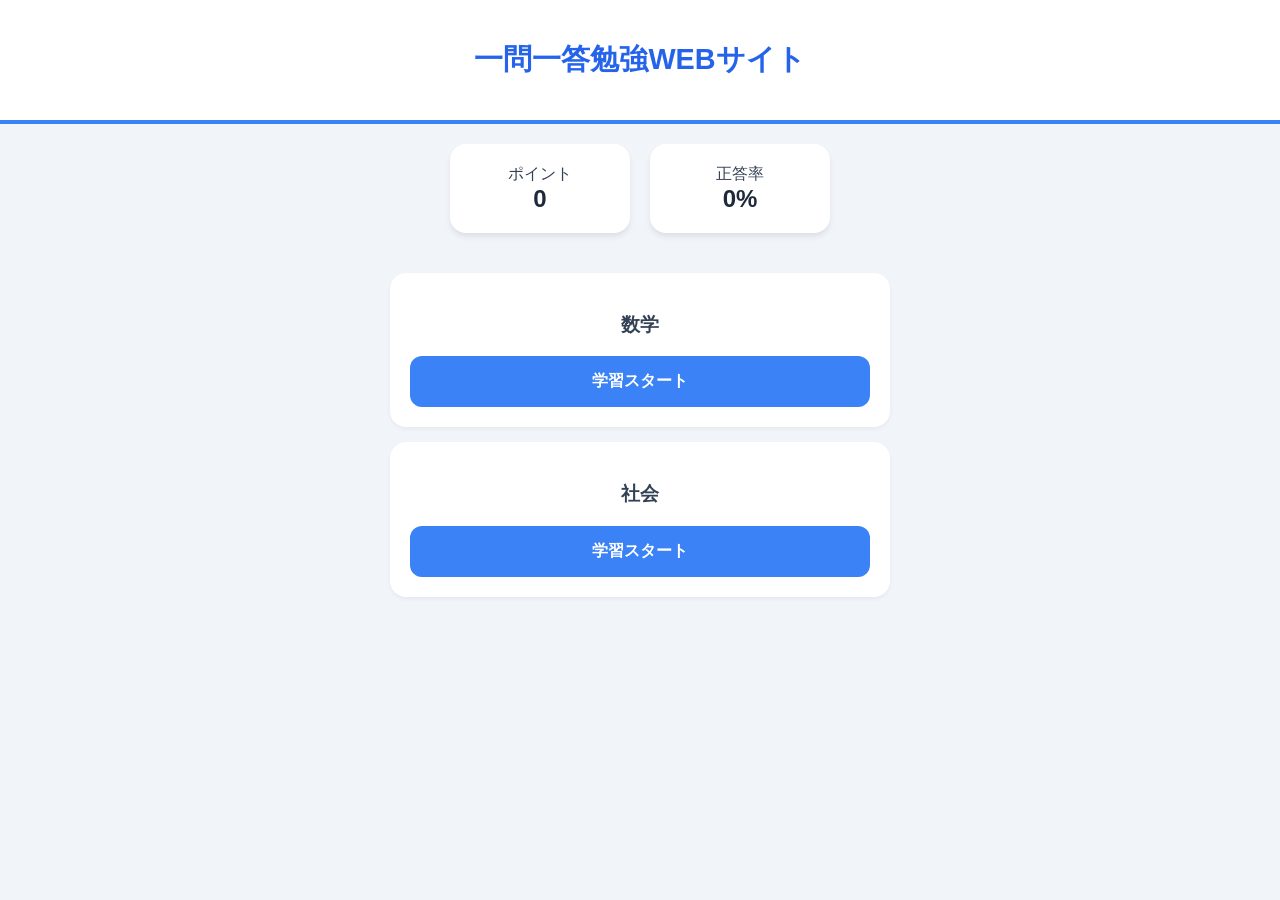
==== index.html @ 4307341c "index.html を更新" ====
<!DOCTYPE html>
<html lang="ja">
<head>
    <meta charset="UTF-8">
    <title>一問一答勉強WEBサイト</title>
    <style>
        body { margin: 0; font-family: 'Helvetica Neue', Arial, sans-serif; background: #f1f5f9; color: #334155; }
        .hero { background: white; padding: 40px 20px; text-align: center; border-bottom: 4px solid #3b82f6; }
        h1 { color: #2563eb; margin: 0; font-size: 1.8rem; }
        .stats-container { display: flex; justify-content: center; gap: 20px; padding: 20px; }
        .stat-card { background: white; padding: 20px; border-radius: 16px; box-shadow: 0 4px 6px -1px rgba(0,0,0,0.1); width: 140px; text-align: center; }
        .stat-val { font-size: 1.5rem; font-weight: 800; color: #1e293b; }
        .menu { padding: 20px; max-width: 500px; margin: 0 auto; }
        .card { background: white; padding: 20px; border-radius: 16px; margin-bottom: 15px; box-shadow: 0 2px 4px rgba(0,0,0,0.05); text-align: center; }
        .card a { display: block; padding: 15px; background: #3b82f6; color: white; text-decoration: none; border-radius: 12px; font-weight: bold; margin-top: 10px; }
    </style>
</head>
<body>
    <div class="hero"><h1>一問一答勉強WEBサイト</h1></div>
    <div class="stats-container">
        <div class="stat-card"><div>ポイント</div><div id="pts" class="stat-val">0</div></div>
        <div class="stat-card"><div>正答率</div><div id="acc" class="stat-val">0%</div></div>
    </div>
    <div class="menu">
        <div class="card"><h3>数学</h3><a href="math.html">学習スタート</a></div>
        <div class="card"><h3>社会</h3><a href="social.html">学習スタート</a></div>
    </div>
    <script>
        document.getElementById('pts').innerText = localStorage.getItem('totalPoints') || '0';
        const t = parseInt(localStorage.getItem('totalAnswers') || 0);
        const c = parseInt(localStorage.getItem('totalCorrect') || 0);
        document.getElementById('acc').innerText = (t > 0 ? Math.round((c / t) * 100) : 0) + "%";
    </script>
</body>
</html>
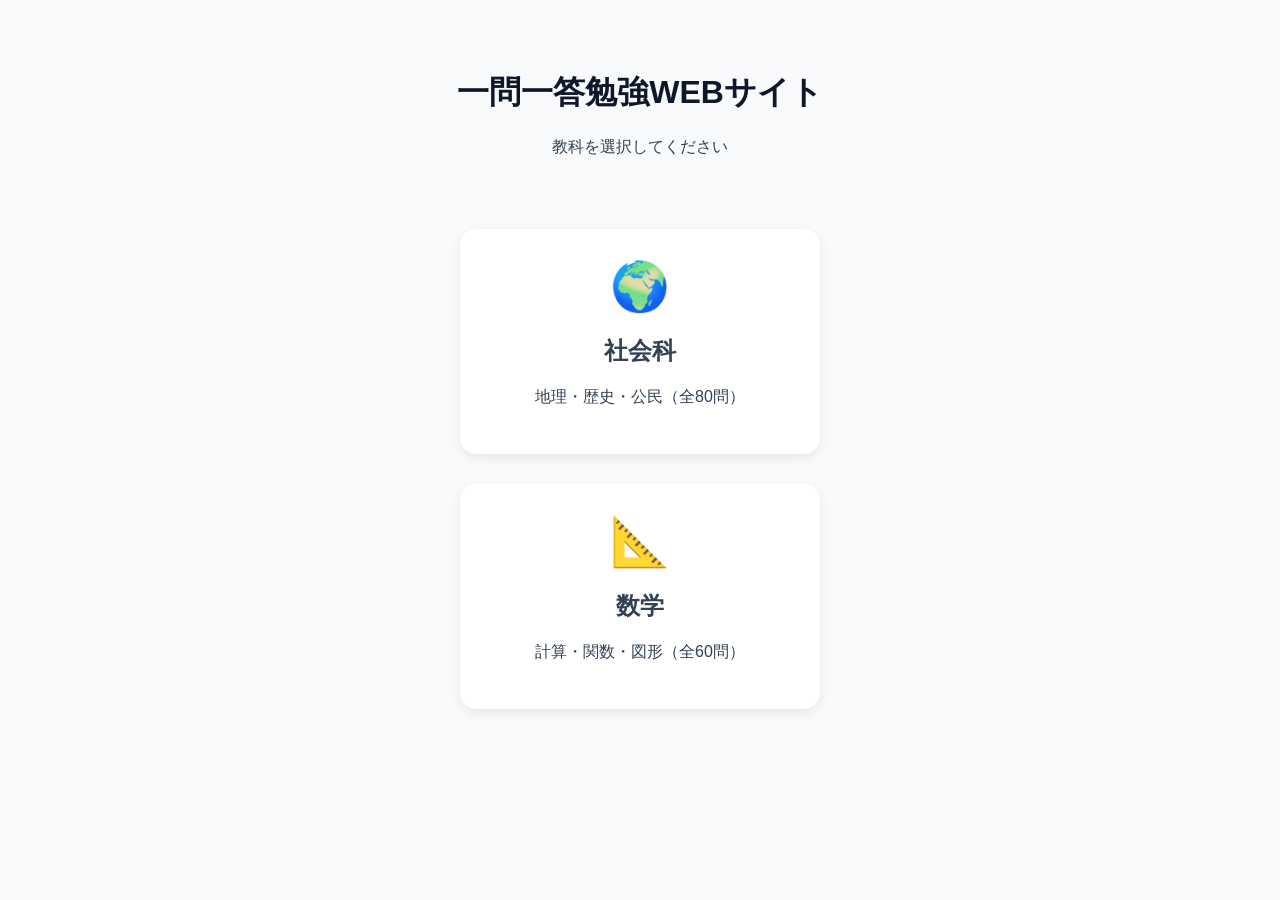
==== commit 85f0c986: "index.html を更新" ====
--- a/index.html
+++ b/index.html
@@ -2,34 +2,33 @@
 <html lang="ja">
 <head>
     <meta charset="UTF-8">
+    <meta name="viewport" content="width=device-width, initial-scale=1.0">
     <title>一問一答勉強WEBサイト</title>
     <style>
-        body { margin: 0; font-family: 'Helvetica Neue', Arial, sans-serif; background: #f1f5f9; color: #334155; }
-        .hero { background: white; padding: 40px 20px; text-align: center; border-bottom: 4px solid #3b82f6; }
-        h1 { color: #2563eb; margin: 0; font-size: 1.8rem; }
-        .stats-container { display: flex; justify-content: center; gap: 20px; padding: 20px; }
-        .stat-card { background: white; padding: 20px; border-radius: 16px; box-shadow: 0 4px 6px -1px rgba(0,0,0,0.1); width: 140px; text-align: center; }
-        .stat-val { font-size: 1.5rem; font-weight: 800; color: #1e293b; }
-        .menu { padding: 20px; max-width: 500px; margin: 0 auto; }
-        .card { background: white; padding: 20px; border-radius: 16px; margin-bottom: 15px; box-shadow: 0 2px 4px rgba(0,0,0,0.05); text-align: center; }
-        .card a { display: block; padding: 15px; background: #3b82f6; color: white; text-decoration: none; border-radius: 12px; font-weight: bold; margin-top: 10px; }
+        body { margin: 0; padding-top: 50px; font-family: 'Helvetica Neue', Arial, sans-serif; background: #f8fafc; color: #334155; display: flex; flex-direction: column; align-items: center; }
+        header { margin-bottom: 40px; text-align: center; }
+        .card { width: 300px; padding: 30px; margin: 15px; background: white; border-radius: 16px; box-shadow: 0 4px 12px rgba(0,0,0,0.08); text-align: center; text-decoration: none; color: #334155; transition: transform 0.2s; }
+        .card:hover { transform: translateY(-5px); background: #f1f5f9; }
+        h1 { color: #0f172a; }
+        .icon { font-size: 3rem; margin-bottom: 10px; display: block; }
     </style>
 </head>
 <body>
-    <div class="hero"><h1>一問一答勉強WEBサイト</h1></div>
-    <div class="stats-container">
-        <div class="stat-card"><div>ポイント</div><div id="pts" class="stat-val">0</div></div>
-        <div class="stat-card"><div>正答率</div><div id="acc" class="stat-val">0%</div></div>
-    </div>
-    <div class="menu">
-        <div class="card"><h3>数学</h3><a href="math.html">学習スタート</a></div>
-        <div class="card"><h3>社会</h3><a href="social.html">学習スタート</a></div>
-    </div>
-    <script>
-        document.getElementById('pts').innerText = localStorage.getItem('totalPoints') || '0';
-        const t = parseInt(localStorage.getItem('totalAnswers') || 0);
-        const c = parseInt(localStorage.getItem('totalCorrect') || 0);
-        document.getElementById('acc').innerText = (t > 0 ? Math.round((c / t) * 100) : 0) + "%";
-    </script>
+    <header>
+        <h1>一問一答勉強WEBサイト</h1>
+        <p>教科を選択してください</p>
+    </header>
+
+    <a href="social.html" class="card">
+        <span class="icon">🌍</span>
+        <h2>社会科</h2>
+        <p>地理・歴史・公民（全80問）</p>
+    </a>
+
+    <a href="math.html" class="card">
+        <span class="icon">📐</span>
+        <h2>数学</h2>
+        <p>計算・関数・図形（全60問）</p>
+    </a>
 </body>
 </html>
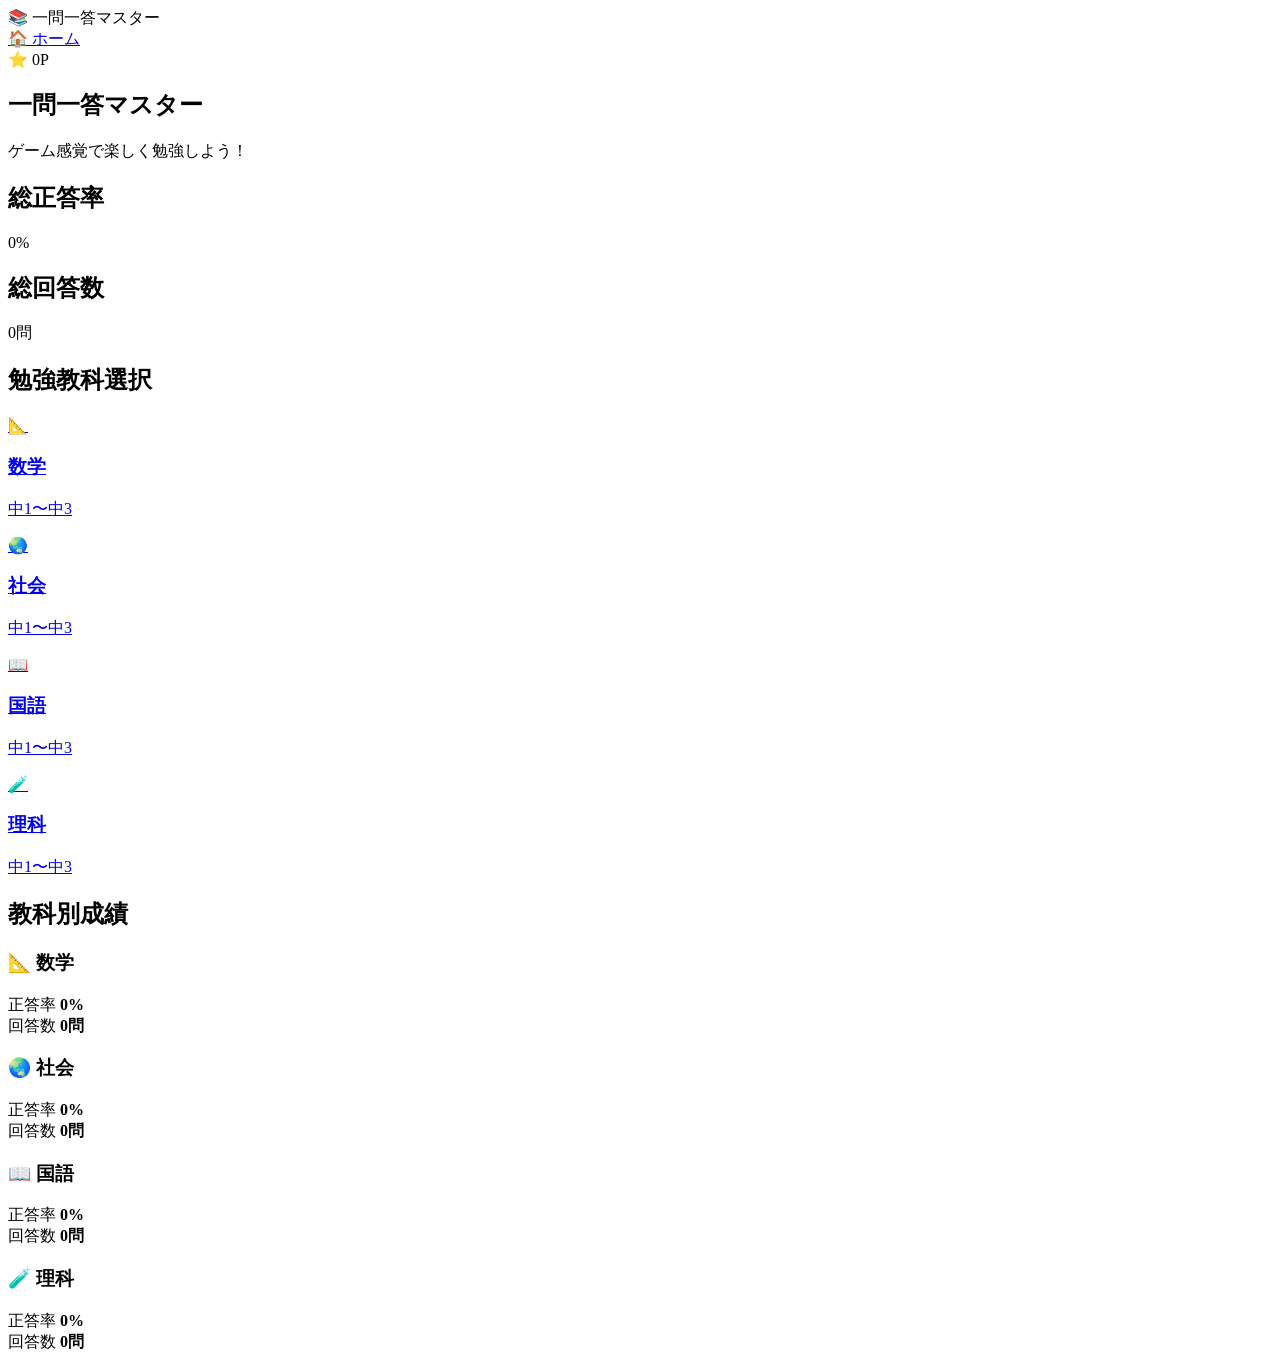
==== commit 41f7ed26: "index.html を更新" ====
--- a/index.html
+++ b/index.html
@@ -1,34 +1,304 @@
 <!DOCTYPE html>
 <html lang="ja">
 <head>
-    <meta charset="UTF-8">
-    <meta name="viewport" content="width=device-width, initial-scale=1.0">
-    <title>一問一答勉強WEBサイト</title>
-    <style>
-        body { margin: 0; padding-top: 50px; font-family: 'Helvetica Neue', Arial, sans-serif; background: #f8fafc; color: #334155; display: flex; flex-direction: column; align-items: center; }
-        header { margin-bottom: 40px; text-align: center; }
-        .card { width: 300px; padding: 30px; margin: 15px; background: white; border-radius: 16px; box-shadow: 0 4px 12px rgba(0,0,0,0.08); text-align: center; text-decoration: none; color: #334155; transition: transform 0.2s; }
-        .card:hover { transform: translateY(-5px); background: #f1f5f9; }
-        h1 { color: #0f172a; }
-        .icon { font-size: 3rem; margin-bottom: 10px; display: block; }
-    </style>
+<meta charset="UTF-8">
+<meta name="viewport" content="width=device-width, initial-scale=1.0">
+<title>一問一答マスター</title>
+
+<link rel="stylesheet" href="style.css">
 </head>
 <body>
-    <header>
-        <h1>一問一答勉強WEBサイト</h1>
-        <p>教科を選択してください</p>
-    </header>
-
-    <a href="social.html" class="card">
-        <span class="icon">🌍</span>
-        <h2>社会科</h2>
-        <p>地理・歴史・公民（全80問）</p>
-    </a>
-
-    <a href="math.html" class="card">
-        <span class="icon">📐</span>
-        <h2>数学</h2>
-        <p>計算・関数・図形（全60問）</p>
-    </a>
+
+<header class="navbar">
+
+<div class="logo">
+📚 一問一答マスター
+</div>
+
+<nav>
+
+<a href="index.html" class="active">
+🏠 ホーム
+</a>
+
+<div class="pointBox">
+⭐
+<span id="point">0</span>P
+</div>
+
+</nav>
+
+</header>
+
+<main>
+
+<section class="hero">
+
+<h1>
+一問一答マスター
+</h1>
+
+<p>
+ゲーム感覚で楽しく勉強しよう！
+</p>
+
+</section>
+
+<section class="stats">
+
+<div class="card">
+
+<h2>
+総正答率
+</h2>
+
+<p id="accuracy">
+0%
+</p>
+
+</div>
+
+<div class="card">
+
+<h2>
+総回答数
+</h2>
+
+<p id="answers">
+0問
+</p>
+
+</div>
+
+</section>
+
+<h2 class="title">
+勉強教科選択
+</h2>
+
+<section class="subjects">
+
+<a href="math.html" class="subject math">
+
+<div class="icon">
+📐
+</div>
+
+<h3>
+数学
+</h3>
+
+<p>
+中1〜中3
+</p>
+
+</a>
+
+<a href="social.html" class="subject social">
+
+<div class="icon">
+🌏
+</div>
+
+<h3>
+社会
+</h3>
+
+<p>
+中1〜中3
+</p>
+
+</a>
+
+<a href="japanese.html" class="subject japanese">
+
+<div class="icon">
+📖
+</div>
+
+<h3>
+国語
+</h3>
+
+<p>
+中1〜中3
+</p>
+
+</a>
+
+<a href="science.html" class="subject science">
+
+<div class="icon">
+🧪
+</div>
+
+<h3>
+理科
+</h3>
+
+<p>
+中1〜中3
+</p>
+
+</a>
+
+</section>
+
+<h2 class="title">
+教科別成績
+</h2>
+
+<section class="records">
+
+<div class="record">
+
+<h3>
+📐 数学
+</h3>
+
+<div class="info">
+
+<div>
+
+<span>
+正答率
+</span>
+
+<b id="mathRate">
+0%
+</b>
+
+</div>
+
+<div>
+
+<span>
+回答数
+</span>
+
+<b id="mathCount">
+0問
+</b>
+
+</div>
+
+</div>
+
+</div>
+
+<div class="record">
+
+<h3>
+🌏 社会
+</h3>
+
+<div class="info">
+
+<div>
+
+<span>
+正答率
+</span>
+
+<b id="socialRate">
+0%
+</b>
+
+</div>
+
+<div>
+
+<span>
+回答数
+</span>
+
+<b id="socialCount">
+0問
+</b>
+
+</div>
+
+</div>
+
+</div>
+
+<div class="record">
+
+<h3>
+📖 国語
+</h3>
+
+<div class="info">
+
+<div>
+
+<span>
+正答率
+</span>
+
+<b id="japaneseRate">
+0%
+</b>
+
+</div>
+
+<div>
+
+<span>
+回答数
+</span>
+
+<b id="japaneseCount">
+0問
+</b>
+
+</div>
+
+</div>
+
+</div>
+
+<div class="record">
+
+<h3>
+🧪 理科
+</h3>
+
+<div class="info">
+
+<div>
+
+<span>
+正答率
+</span>
+
+<b id="scienceRate">
+0%
+</b>
+
+</div>
+
+<div>
+
+<span>
+回答数
+</span>
+
+<b id="scienceCount">
+0問
+</b>
+
+</div>
+
+</div>
+
+</div>
+
+</section>
+
+</main>
+
+<script src="script.js"></script>
+
 </body>
 </html>
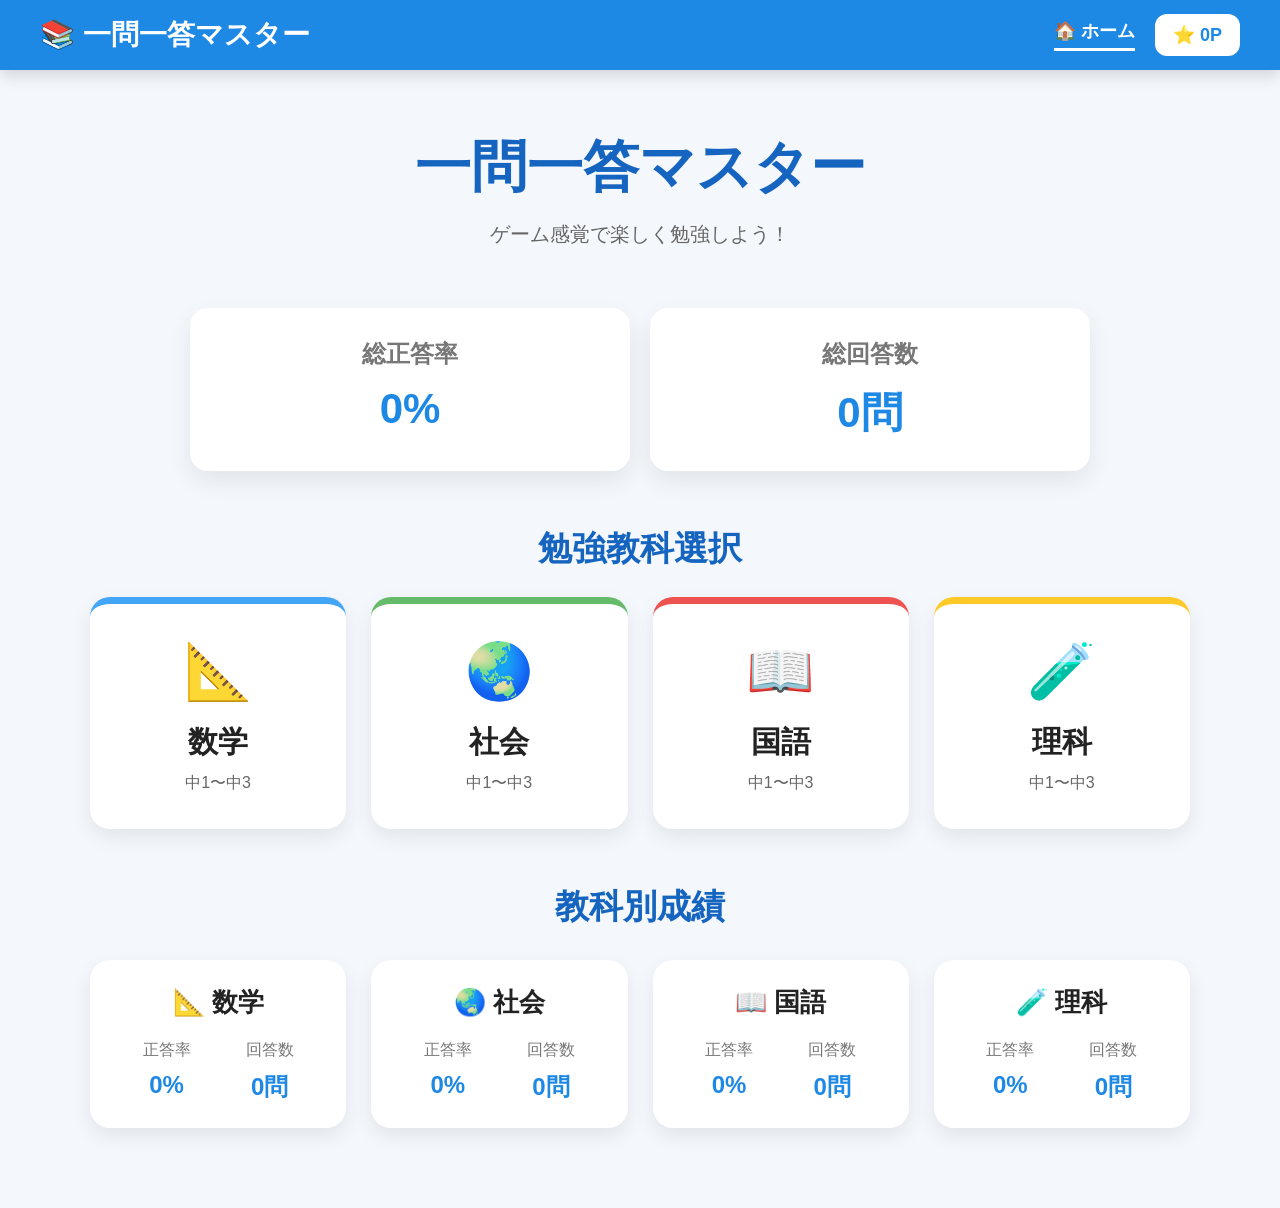
==== commit 267bf2b5: "index.html を更新" ====
--- a/index.html
+++ b/index.html
@@ -298,7 +298,65 @@
 
 </main>
 
-<script src="script.js"></script>
+<script src="script.js">
+// ===== ポイント =====
+let point = Number(localStorage.getItem("point")) || 0;
+document.getElementById("point").textContent = point;
+
+// ===== 教科データ =====
+const subjects = [
+    "math",
+    "social",
+    "japanese",
+    "science"
+];
+
+let totalCorrect = 0;
+let totalAnswered = 0;
+
+// ===== 教科別表示 =====
+subjects.forEach(subject => {
+
+    const correct = Number(localStorage.getItem(subject + "Correct")) || 0;
+    const answered = Number(localStorage.getItem(subject + "Answered")) || 0;
+
+    totalCorrect += correct;
+    totalAnswered += answered;
+
+    const rate = answered === 0
+        ? 0
+        : Math.round(correct / answered * 100);
+
+    document.getElementById(subject + "Rate").textContent = rate + "%";
+    document.getElementById(subject + "Count").textContent = answered + "問";
+
+});
+
+// ===== 全体表示 =====
+const totalRate = totalAnswered === 0
+    ? 0
+    : Math.round(totalCorrect / totalAnswered * 100);
+
+document.getElementById("accuracy").textContent = totalRate + "%";
+document.getElementById("answers").textContent = totalAnswered + "問";
+
+// ===== 初期データ作成 =====
+if(localStorage.getItem("initialized") === null){
+
+    localStorage.setItem("initialized","true");
+
+    localStorage.setItem("point",0);
+
+    subjects.forEach(subject=>{
+
+        localStorage.setItem(subject + "Correct",0);
+        localStorage.setItem(subject + "Answered",0);
+
+    });
+
+}
+
+</script>
 
 </body>
 </html>
--- a/style.css
+++ b/style.css
@@ -0,0 +1,294 @@
+/* ===========================
+   全体
+=========================== */
+
+*{
+    margin:0;
+    padding:0;
+    box-sizing:border-box;
+    font-family:"Yu Gothic","Meiryo",sans-serif;
+}
+
+body{
+    background:#f4f7fb;
+    color:#222;
+}
+
+/* ===========================
+   ナビバー
+=========================== */
+
+.navbar{
+    width:100%;
+    height:70px;
+    background:#1e88e5;
+    color:white;
+
+    display:flex;
+    justify-content:space-between;
+    align-items:center;
+
+    padding:0 40px;
+
+    position:sticky;
+    top:0;
+
+    box-shadow:0 5px 15px rgba(0,0,0,.15);
+
+    z-index:100;
+}
+
+.logo{
+    font-size:28px;
+    font-weight:bold;
+}
+
+nav{
+    display:flex;
+    align-items:center;
+    gap:20px;
+}
+
+nav a{
+    color:white;
+    text-decoration:none;
+    font-size:18px;
+    font-weight:bold;
+    transition:.2s;
+}
+
+nav a:hover{
+    opacity:.8;
+}
+
+.active{
+    border-bottom:3px solid white;
+    padding-bottom:5px;
+}
+
+.pointBox{
+    background:white;
+    color:#1e88e5;
+    padding:10px 18px;
+    border-radius:12px;
+    font-size:18px;
+    font-weight:bold;
+}
+
+/* ===========================
+   タイトル
+=========================== */
+
+.hero{
+    text-align:center;
+    padding:60px 20px;
+}
+
+.hero h1{
+    font-size:56px;
+    color:#1565c0;
+    margin-bottom:15px;
+}
+
+.hero p{
+    font-size:20px;
+    color:#666;
+}
+
+/* ===========================
+   統計
+=========================== */
+
+.stats{
+    display:grid;
+    grid-template-columns:repeat(2,1fr);
+    gap:20px;
+
+    width:90%;
+    max-width:900px;
+
+    margin:auto;
+}
+
+.card{
+    background:white;
+    border-radius:18px;
+    padding:30px;
+
+    text-align:center;
+
+    box-shadow:0 10px 25px rgba(0,0,0,.08);
+
+    transition:.2s;
+}
+
+.card:hover{
+    transform:translateY(-5px);
+}
+
+.card h2{
+    color:#777;
+    margin-bottom:15px;
+}
+
+.card p{
+    font-size:42px;
+    font-weight:bold;
+    color:#1e88e5;
+}
+
+/* ===========================
+   見出し
+=========================== */
+
+.title{
+    text-align:center;
+    margin:55px 0 25px;
+    font-size:34px;
+    color:#1565c0;
+}
+
+/* ===========================
+   教科
+=========================== */
+
+.subjects{
+    width:90%;
+    max-width:1100px;
+
+    margin:auto;
+
+    display:grid;
+    grid-template-columns:repeat(auto-fit,minmax(220px,1fr));
+    gap:25px;
+}
+
+.subject{
+    background:white;
+    border-radius:20px;
+    text-decoration:none;
+    color:#222;
+
+    padding:35px 20px;
+
+    text-align:center;
+
+    transition:.25s;
+
+    box-shadow:0 8px 20px rgba(0,0,0,.08);
+}
+
+.subject:hover{
+    transform:translateY(-8px);
+}
+
+.icon{
+    font-size:55px;
+    margin-bottom:18px;
+}
+
+.subject h3{
+    font-size:30px;
+    margin-bottom:10px;
+}
+
+.subject p{
+    color:#666;
+}
+
+.math{
+    border-top:7px solid #42a5f5;
+}
+
+.social{
+    border-top:7px solid #66bb6a;
+}
+
+.japanese{
+    border-top:7px solid #ef5350;
+}
+
+.science{
+    border-top:7px solid #ffca28;
+}
+
+/* ===========================
+   教科別成績
+=========================== */
+
+.records{
+    width:90%;
+    max-width:1100px;
+
+    margin:30px auto 80px;
+
+    display:grid;
+    grid-template-columns:repeat(auto-fit,minmax(240px,1fr));
+    gap:25px;
+}
+
+.record{
+    background:white;
+    border-radius:20px;
+    padding:25px;
+
+    box-shadow:0 8px 20px rgba(0,0,0,.08);
+}
+
+.record h3{
+    font-size:26px;
+    margin-bottom:20px;
+    text-align:center;
+}
+
+.info{
+    display:flex;
+    justify-content:space-around;
+    text-align:center;
+}
+
+.info span{
+    display:block;
+    color:#777;
+    margin-bottom:10px;
+}
+
+.info b{
+    font-size:24px;
+    color:#1e88e5;
+}
+
+/* ===========================
+   スマホ対応
+=========================== */
+
+@media(max-width:700px){
+
+.navbar{
+    padding:15px;
+    height:auto;
+    flex-direction:column;
+    gap:10px;
+}
+
+.logo{
+    font-size:24px;
+}
+
+.hero h1{
+    font-size:40px;
+}
+
+.hero p{
+    font-size:17px;
+}
+
+.stats{
+    grid-template-columns:1fr;
+}
+
+.title{
+    font-size:28px;
+}
+
+}
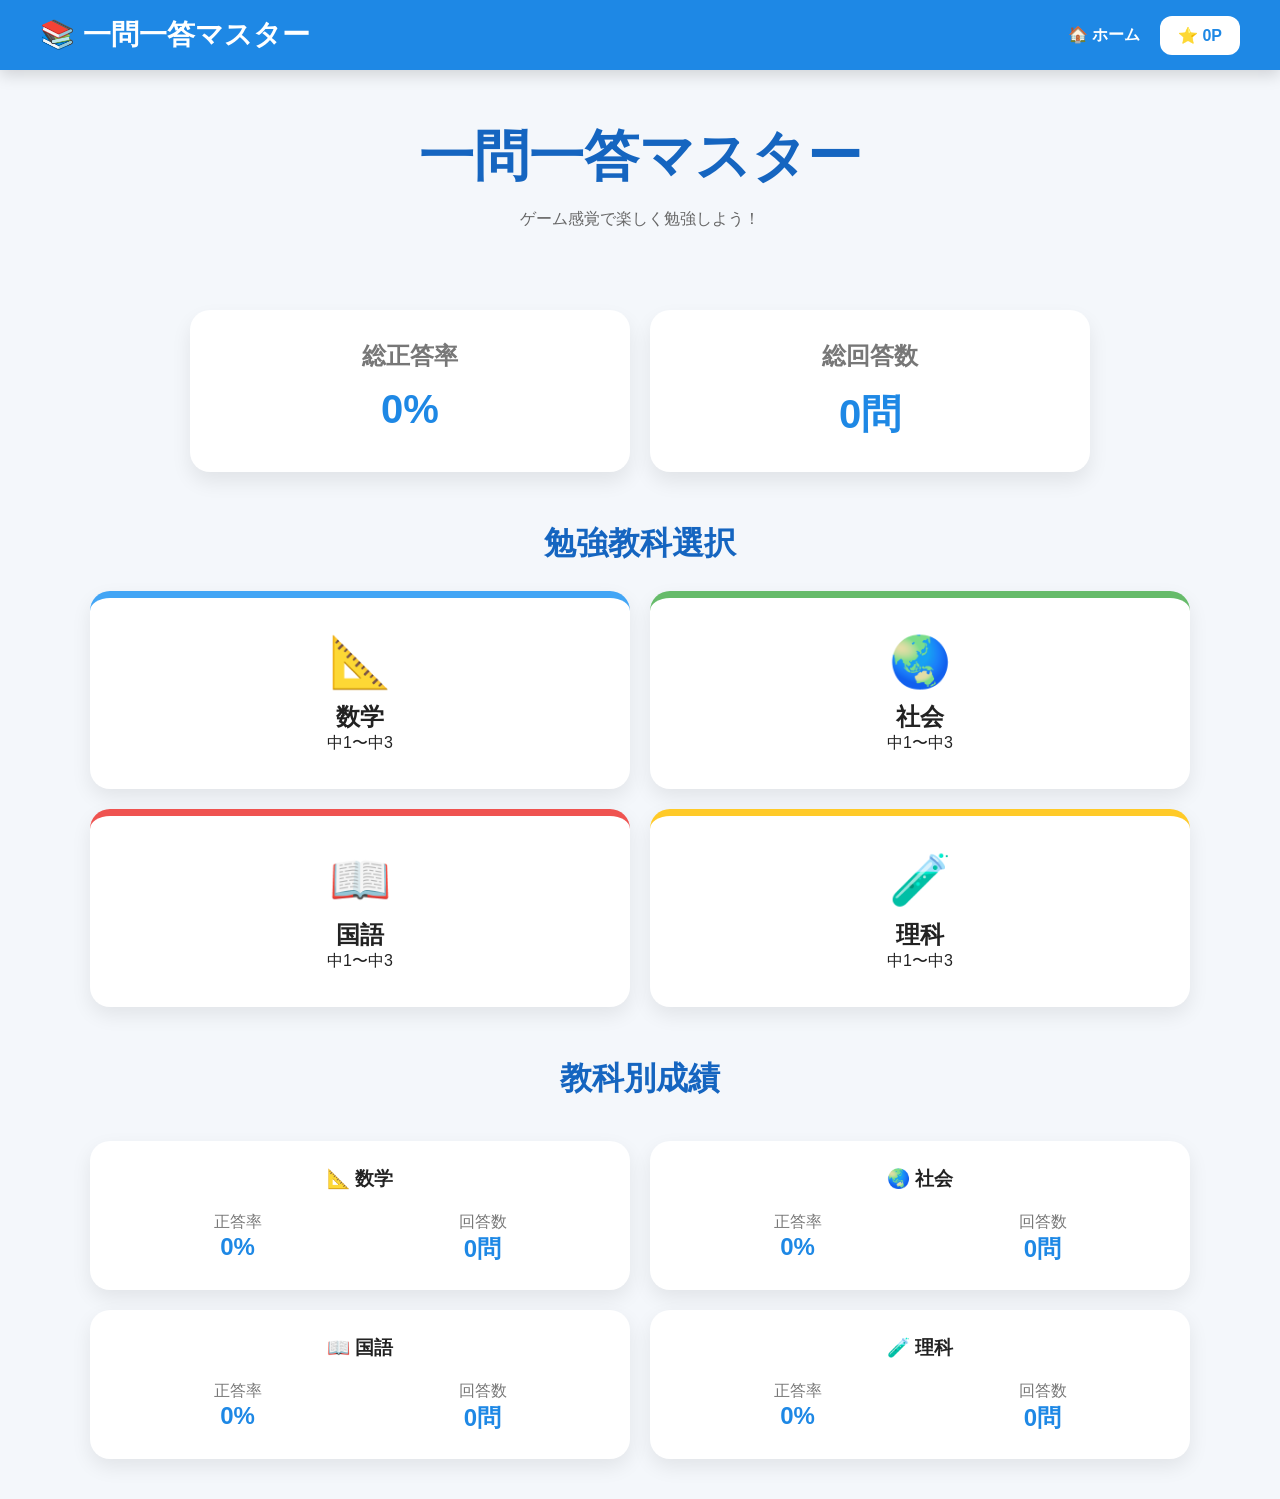
==== commit 4a8a9988: "index.html を更新" ====
--- a/index.html
+++ b/index.html
@@ -5,7 +5,200 @@
 <meta name="viewport" content="width=device-width, initial-scale=1.0">
 <title>一問一答マスター</title>
 
-<link rel="stylesheet" href="style.css">
+<style>
+
+*{
+    margin:0;
+    padding:0;
+    box-sizing:border-box;
+    font-family:"Yu Gothic","Meiryo",sans-serif;
+}
+
+body{
+    background:#f4f7fb;
+    color:#222;
+}
+
+.navbar{
+    width:100%;
+    height:70px;
+    background:#1e88e5;
+    color:white;
+    display:flex;
+    justify-content:space-between;
+    align-items:center;
+    padding:0 40px;
+    box-shadow:0 5px 15px rgba(0,0,0,.15);
+}
+
+.logo{
+    font-size:28px;
+    font-weight:bold;
+}
+
+nav{
+    display:flex;
+    align-items:center;
+    gap:20px;
+}
+
+nav a{
+    color:white;
+    text-decoration:none;
+    font-weight:bold;
+}
+
+.pointBox{
+    background:white;
+    color:#1e88e5;
+    padding:10px 18px;
+    border-radius:12px;
+    font-weight:bold;
+}
+
+.hero{
+    text-align:center;
+    padding:50px 20px;
+}
+
+.hero h1{
+    font-size:55px;
+    color:#1565c0;
+}
+
+.hero p{
+    margin-top:15px;
+    color:#666;
+}
+
+.stats{
+    width:90%;
+    max-width:900px;
+    margin:30px auto;
+    display:grid;
+    grid-template-columns:1fr 1fr;
+    gap:20px;
+}
+
+.card{
+    background:white;
+    border-radius:20px;
+    padding:30px;
+    text-align:center;
+    box-shadow:0 10px 20px rgba(0,0,0,.08);
+}
+
+.card h2{
+    color:#777;
+}
+
+.card p{
+    font-size:40px;
+    color:#1e88e5;
+    font-weight:bold;
+    margin-top:15px;
+}
+
+.title{
+    text-align:center;
+    color:#1565c0;
+    margin:50px 0 25px;
+    font-size:32px;
+}
+
+.subjects{
+    width:90%;
+    max-width:1100px;
+    margin:auto;
+    display:grid;
+    grid-template-columns:repeat(2,1fr);
+    gap:20px;
+}
+
+.subject{
+    background:white;
+    border-radius:20px;
+    padding:35px;
+    text-decoration:none;
+    color:#222;
+    text-align:center;
+    box-shadow:0 8px 20px rgba(0,0,0,.08);
+    transition:.2s;
+}
+
+.subject:hover{
+    transform:translateY(-5px);
+}
+
+.subject .icon{
+    font-size:50px;
+    margin-bottom:10px;
+}
+
+.math{border-top:7px solid #42a5f5;}
+.social{border-top:7px solid #66bb6a;}
+.japanese{border-top:7px solid #ef5350;}
+.science{border-top:7px solid #ffca28;}
+
+.records{
+    width:90%;
+    max-width:1100px;
+    margin:40px auto;
+    display:grid;
+    grid-template-columns:repeat(2,1fr);
+    gap:20px;
+}
+
+.record{
+    background:white;
+    border-radius:20px;
+    padding:25px;
+    box-shadow:0 8px 20px rgba(0,0,0,.08);
+}
+
+.record h3{
+    text-align:center;
+    margin-bottom:20px;
+}
+
+.info{
+    display:flex;
+    justify-content:space-around;
+    text-align:center;
+}
+
+.info span{
+    display:block;
+    color:#777;
+}
+
+.info b{
+    font-size:24px;
+    color:#1e88e5;
+}
+
+@media(max-width:700px){
+
+.navbar{
+    flex-direction:column;
+    height:auto;
+    padding:15px;
+}
+
+.stats,
+.subjects,
+.records{
+    grid-template-columns:1fr;
+}
+
+.hero h1{
+    font-size:38px;
+}
+
+}
+
+</style>
+
 </head>
 <body>
 
@@ -17,293 +210,133 @@
 
 <nav>
 
-<a href="index.html" class="active">
+<a href="index.html">
 🏠 ホーム
 </a>
 
 <div class="pointBox">
-⭐
-<span id="point">0</span>P
+⭐ <span id="point">0</span>P
 </div>
 
 </nav>
 
 </header>
 
-<main>
-
 <section class="hero">
 
-<h1>
-一問一答マスター
-</h1>
-
-<p>
-ゲーム感覚で楽しく勉強しよう！
-</p>
+<h1>一問一答マスター</h1>
+
+<p>ゲーム感覚で楽しく勉強しよう！</p>
 
 </section>
 
 <section class="stats">
 
 <div class="card">
-
-<h2>
-総正答率
-</h2>
-
-<p id="accuracy">
-0%
-</p>
-
+<h2>総正答率</h2>
+<p id="accuracy">0%</p>
 </div>
 
 <div class="card">
-
-<h2>
-総回答数
-</h2>
-
-<p id="answers">
-0問
-</p>
-
+<h2>総回答数</h2>
+<p id="answers">0問</p>
 </div>
 
 </section>
 
-<h2 class="title">
-勉強教科選択
-</h2>
+<h2 class="title">勉強教科選択</h2>
 
 <section class="subjects">
 
-<a href="math.html" class="subject math">
-
-<div class="icon">
-📐
-</div>
-
-<h3>
-数学
-</h3>
-
-<p>
-中1〜中3
-</p>
-
-</a>
-
-<a href="social.html" class="subject social">
-
-<div class="icon">
-🌏
-</div>
-
-<h3>
-社会
-</h3>
-
-<p>
-中1〜中3
-</p>
-
-</a>
-
-<a href="japanese.html" class="subject japanese">
-
-<div class="icon">
-📖
-</div>
-
-<h3>
-国語
-</h3>
-
-<p>
-中1〜中3
-</p>
-
-</a>
-
-<a href="science.html" class="subject science">
-
-<div class="icon">
-🧪
-</div>
-
-<h3>
-理科
-</h3>
-
-<p>
-中1〜中3
-</p>
-
+<a class="subject math" href="math.html">
+<div class="icon">📐</div>
+<h2>数学</h2>
+<p>中1〜中3</p>
+</a>
+
+<a class="subject social" href="social.html">
+<div class="icon">🌏</div>
+<h2>社会</h2>
+<p>中1〜中3</p>
+</a>
+
+<a class="subject japanese" href="japanese.html">
+<div class="icon">📖</div>
+<h2>国語</h2>
+<p>中1〜中3</p>
+</a>
+
+<a class="subject science" href="science.html">
+<div class="icon">🧪</div>
+<h2>理科</h2>
+<p>中1〜中3</p>
 </a>
 
 </section>
 
-<h2 class="title">
-教科別成績
-</h2>
+<h2 class="title">教科別成績</h2>
 
 <section class="records">
-
 <div class="record">
-
-<h3>
-📐 数学
-</h3>
-
+<h3>📐 数学</h3>
 <div class="info">
-
-<div>
-
-<span>
-正答率
-</span>
-
-<b id="mathRate">
-0%
-</b>
-
-</div>
-
-<div>
-
-<span>
-回答数
-</span>
-
-<b id="mathCount">
-0問
-</b>
-
-</div>
-
-</div>
-
+<div>
+<span>正答率</span>
+<b id="mathRate">0%</b>
+</div>
+<div>
+<span>回答数</span>
+<b id="mathCount">0問</b>
+</div>
+</div>
 </div>
 
 <div class="record">
-
-<h3>
-🌏 社会
-</h3>
-
+<h3>🌏 社会</h3>
 <div class="info">
-
-<div>
-
-<span>
-正答率
-</span>
-
-<b id="socialRate">
-0%
-</b>
-
-</div>
-
-<div>
-
-<span>
-回答数
-</span>
-
-<b id="socialCount">
-0問
-</b>
-
-</div>
-
-</div>
-
+<div>
+<span>正答率</span>
+<b id="socialRate">0%</b>
+</div>
+<div>
+<span>回答数</span>
+<b id="socialCount">0問</b>
+</div>
+</div>
 </div>
 
 <div class="record">
-
-<h3>
-📖 国語
-</h3>
-
+<h3>📖 国語</h3>
 <div class="info">
-
-<div>
-
-<span>
-正答率
-</span>
-
-<b id="japaneseRate">
-0%
-</b>
-
-</div>
-
-<div>
-
-<span>
-回答数
-</span>
-
-<b id="japaneseCount">
-0問
-</b>
-
-</div>
-
-</div>
-
+<div>
+<span>正答率</span>
+<b id="japaneseRate">0%</b>
+</div>
+<div>
+<span>回答数</span>
+<b id="japaneseCount">0問</b>
+</div>
+</div>
 </div>
 
 <div class="record">
-
-<h3>
-🧪 理科
-</h3>
-
+<h3>🧪 理科</h3>
 <div class="info">
-
-<div>
-
-<span>
-正答率
-</span>
-
-<b id="scienceRate">
-0%
-</b>
-
-</div>
-
-<div>
-
-<span>
-回答数
-</span>
-
-<b id="scienceCount">
-0問
-</b>
-
-</div>
-
-</div>
-
+<div>
+<span>正答率</span>
+<b id="scienceRate">0%</b>
+</div>
+<div>
+<span>回答数</span>
+<b id="scienceCount">0問</b>
+</div>
+</div>
 </div>
 
 </section>
 
-</main>
-
-<script src="script.js">
-// ===== ポイント =====
-let point = Number(localStorage.getItem("point")) || 0;
-document.getElementById("point").textContent = point;
-
-// ===== 教科データ =====
+<script>
+
 const subjects = [
     "math",
     "social",
@@ -311,14 +344,33 @@
     "science"
 ];
 
+// 初回のみデータ作成
+if(localStorage.getItem("initialized") === null){
+
+    localStorage.setItem("initialized","true");
+    localStorage.setItem("point","0");
+
+    subjects.forEach(subject=>{
+
+        localStorage.setItem(subject+"Correct","0");
+        localStorage.setItem(subject+"Answered","0");
+
+    });
+
+}
+
+// ポイント表示
+let point = Number(localStorage.getItem("point")) || 0;
+document.getElementById("point").textContent = point;
+
 let totalCorrect = 0;
 let totalAnswered = 0;
 
-// ===== 教科別表示 =====
-subjects.forEach(subject => {
-
-    const correct = Number(localStorage.getItem(subject + "Correct")) || 0;
-    const answered = Number(localStorage.getItem(subject + "Answered")) || 0;
+// 教科別表示
+subjects.forEach(subject=>{
+
+    const correct = Number(localStorage.getItem(subject+"Correct")) || 0;
+    const answered = Number(localStorage.getItem(subject+"Answered")) || 0;
 
     totalCorrect += correct;
     totalAnswered += answered;
@@ -327,12 +379,12 @@
         ? 0
         : Math.round(correct / answered * 100);
 
-    document.getElementById(subject + "Rate").textContent = rate + "%";
-    document.getElementById(subject + "Count").textContent = answered + "問";
+    document.getElementById(subject+"Rate").textContent = rate + "%";
+    document.getElementById(subject+"Count").textContent = answered + "問";
 
 });
 
-// ===== 全体表示 =====
+// 全体表示
 const totalRate = totalAnswered === 0
     ? 0
     : Math.round(totalCorrect / totalAnswered * 100);
@@ -340,22 +392,6 @@
 document.getElementById("accuracy").textContent = totalRate + "%";
 document.getElementById("answers").textContent = totalAnswered + "問";
 
-// ===== 初期データ作成 =====
-if(localStorage.getItem("initialized") === null){
-
-    localStorage.setItem("initialized","true");
-
-    localStorage.setItem("point",0);
-
-    subjects.forEach(subject=>{
-
-        localStorage.setItem(subject + "Correct",0);
-        localStorage.setItem(subject + "Answered",0);
-
-    });
-
-}
-
 </script>
 
 </body>
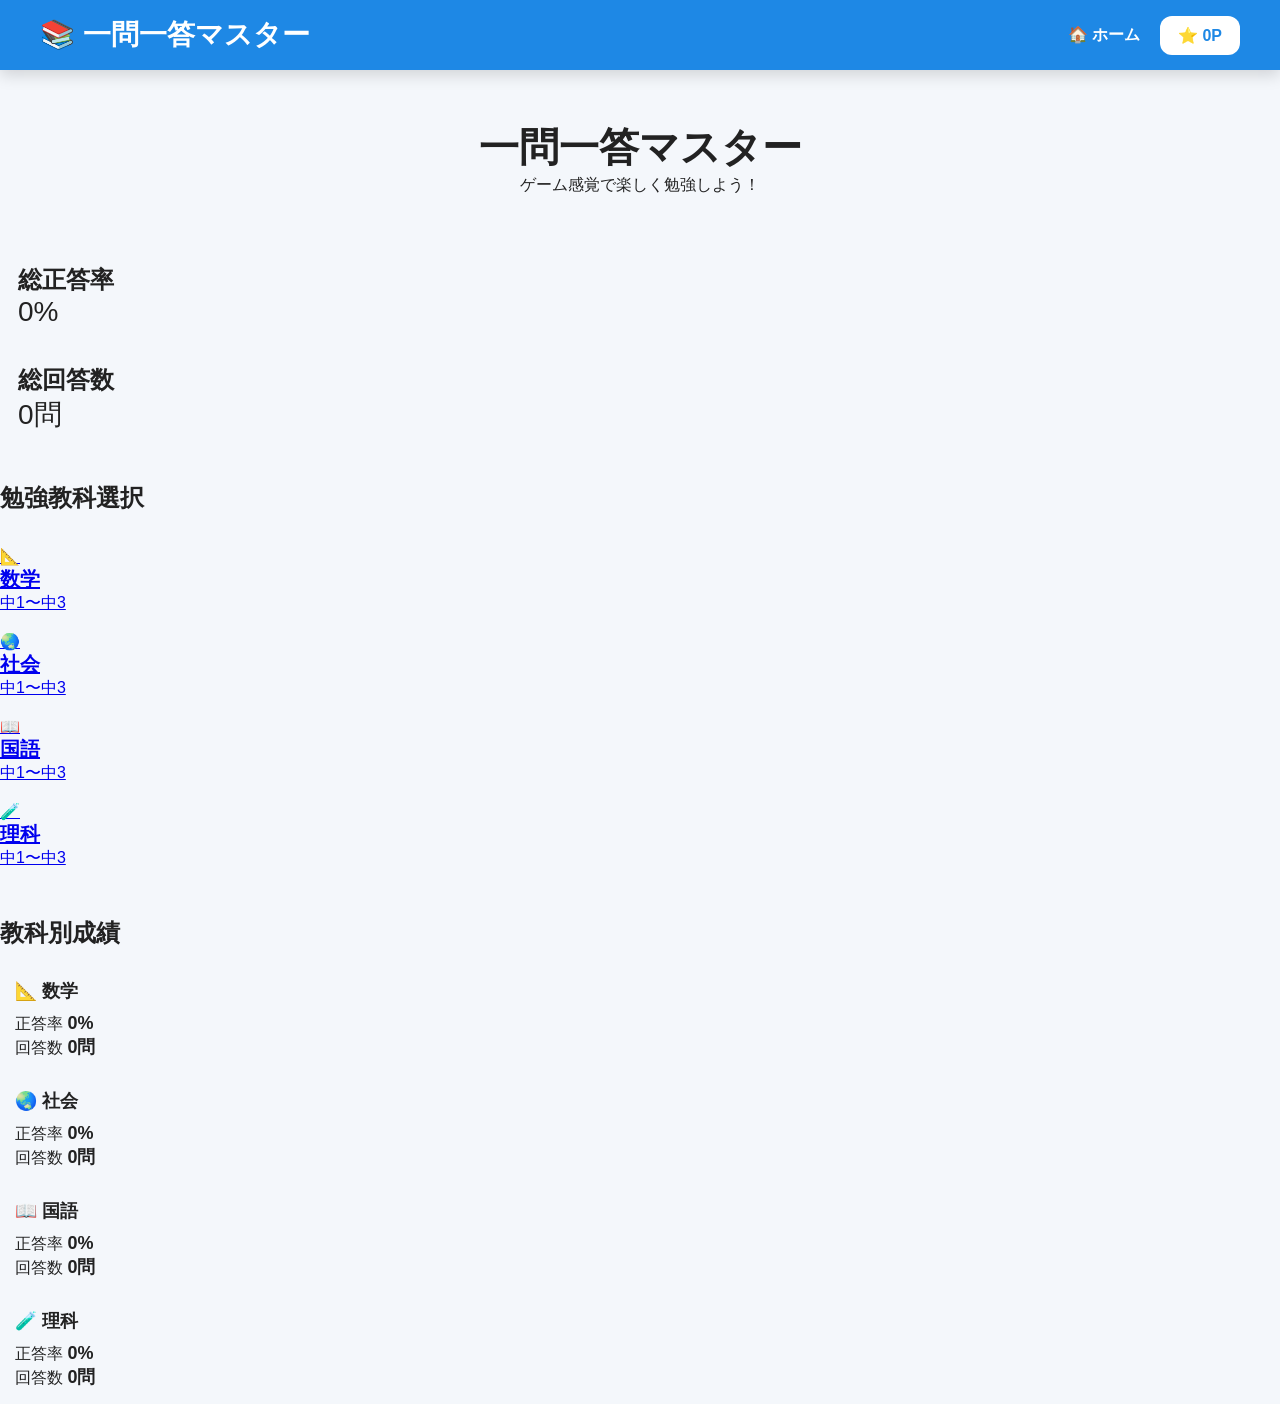
==== commit ffca8501: "index.html を更新" ====
--- a/index.html
+++ b/index.html
@@ -62,119 +62,57 @@
 }
 
 .hero h1{
-    font-size:55px;
-    color:#1565c0;
+    font-size:40px;
 }
 
 .hero p{
-    margin-top:15px;
-    color:#666;
+    font-size:16px;
 }
 
 .stats{
-    width:90%;
-    max-width:900px;
-    margin:30px auto;
-    display:grid;
-    grid-template-columns:1fr 1fr;
-    gap:20px;
+    max-width:700px;
+    gap:12px;
 }
 
 .card{
-    background:white;
-    border-radius:20px;
-    padding:30px;
-    text-align:center;
-    box-shadow:0 10px 20px rgba(0,0,0,.08);
-}
-
-.card h2{
-    color:#777;
+    padding:18px;
+    border-radius:14px;
 }
 
 .card p{
-    font-size:40px;
-    color:#1e88e5;
-    font-weight:bold;
-    margin-top:15px;
+    font-size:28px;
 }
 
 .title{
-    text-align:center;
-    color:#1565c0;
-    margin:50px 0 25px;
-    font-size:32px;
-}
-
-.subjects{
-    width:90%;
-    max-width:1100px;
-    margin:auto;
-    display:grid;
-    grid-template-columns:repeat(2,1fr);
-    gap:20px;
-}
-
+    font-size:24px;
+    margin:30px 0 15px;
+}
+
+/* 教科ボタン */
 .subject{
-    background:white;
-    border-radius:20px;
-    padding:35px;
-    text-decoration:none;
-    color:#222;
-    text-align:center;
-    box-shadow:0 8px 20px rgba(0,0,0,.08);
-    transition:.2s;
-}
-
-.subject:hover{
-    transform:translateY(-5px);
-}
-
-.subject .icon{
-    font-size:50px;
+    padding:20px;
+}
+
+.subject h2{
+    font-size:20px;
+}
+
+/* 教科別成績 */
+.records{
+    gap:12px;
+}
+
+.record{
+    padding:15px;
+}
+
+.record h3{
+    font-size:18px;
     margin-bottom:10px;
 }
 
-.math{border-top:7px solid #42a5f5;}
-.social{border-top:7px solid #66bb6a;}
-.japanese{border-top:7px solid #ef5350;}
-.science{border-top:7px solid #ffca28;}
-
-.records{
-    width:90%;
-    max-width:1100px;
-    margin:40px auto;
-    display:grid;
-    grid-template-columns:repeat(2,1fr);
-    gap:20px;
-}
-
-.record{
-    background:white;
-    border-radius:20px;
-    padding:25px;
-    box-shadow:0 8px 20px rgba(0,0,0,.08);
-}
-
-.record h3{
-    text-align:center;
-    margin-bottom:20px;
-}
-
-.info{
-    display:flex;
-    justify-content:space-around;
-    text-align:center;
-}
-
-.info span{
-    display:block;
-    color:#777;
-}
-
 .info b{
-    font-size:24px;
-    color:#1e88e5;
+    font-size:18px;
 }
 
 @media(max-width:700px){
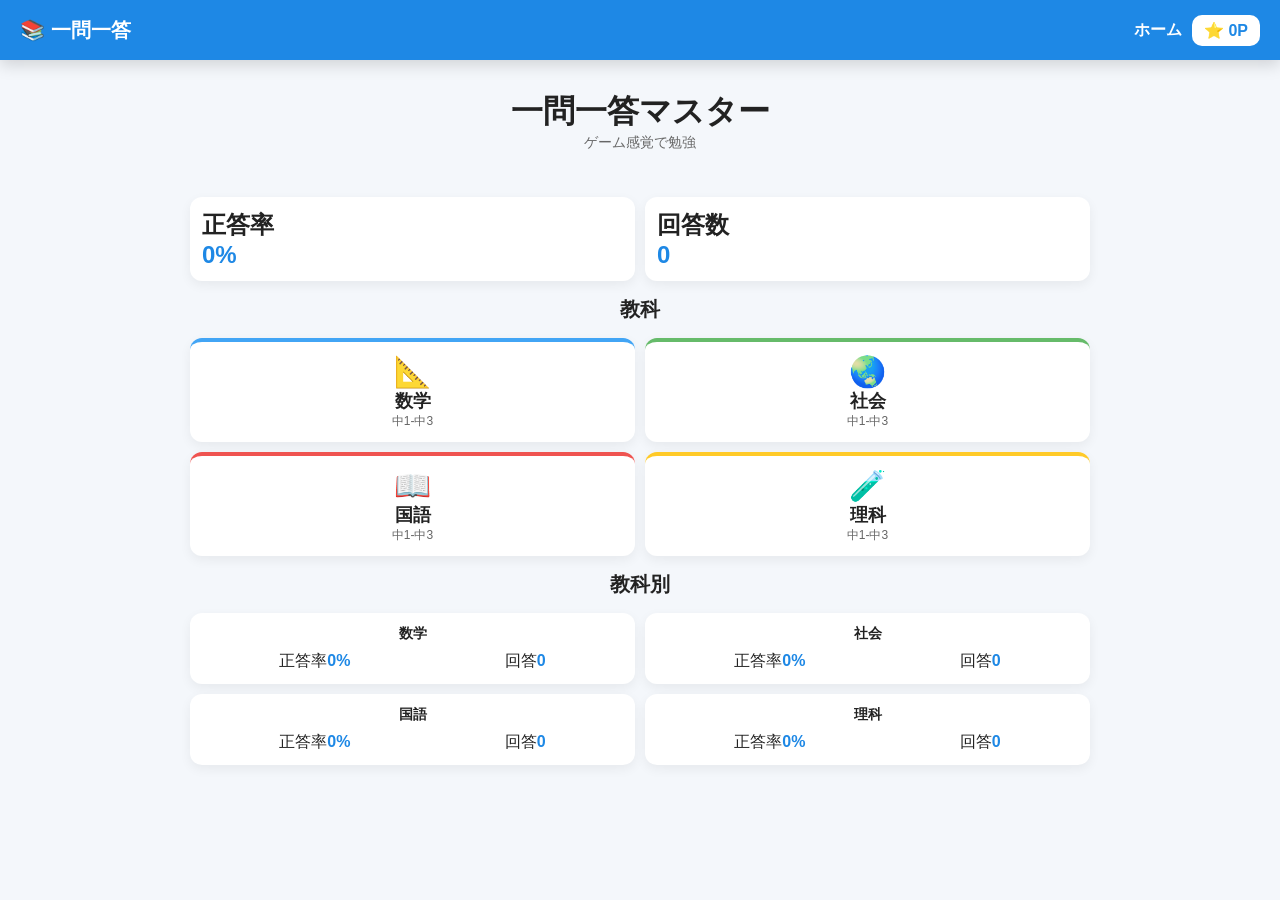
==== commit e59f4d3d: "index.html を更新" ====
--- a/index.html
+++ b/index.html
@@ -6,330 +6,167 @@
 <title>一問一答マスター</title>
 
 <style>
+*{margin:0;padding:0;box-sizing:border-box;font-family:"Yu Gothic","Meiryo",sans-serif;}
+body{background:#f4f7fb;color:#222}
 
-*{
-    margin:0;
-    padding:0;
-    box-sizing:border-box;
-    font-family:"Yu Gothic","Meiryo",sans-serif;
+/* NAV */
+.navbar{
+width:100%;height:60px;background:#1e88e5;color:#fff;
+display:flex;justify-content:space-between;align-items:center;
+padding:0 20px;position:sticky;top:0;
+box-shadow:0 5px 15px rgba(0,0,0,.15);
+}
+.logo{font-weight:bold;font-size:20px}
+nav{display:flex;align-items:center;gap:10px}
+nav a{color:#fff;text-decoration:none;font-weight:bold}
+.pointBox{background:#fff;color:#1e88e5;padding:6px 12px;border-radius:10px;font-weight:bold}
+
+/* HERO */
+.hero{text-align:center;padding:30px 10px}
+.hero h1{font-size:32px}
+.hero p{color:#666;font-size:14px}
+
+/* GRID */
+.stats,.subjects,.records{
+width:90%;max-width:900px;margin:15px auto;
+display:grid;grid-template-columns:repeat(2,1fr);
+gap:10px;
 }
 
-body{
-    background:#f4f7fb;
-    color:#222;
+/* CARD */
+.card,.subject,.record{
+background:#fff;border-radius:12px;
+padding:12px;
+box-shadow:0 4px 12px rgba(0,0,0,.06);
 }
 
-.navbar{
-    width:100%;
-    height:70px;
-    background:#1e88e5;
-    color:white;
-    display:flex;
-    justify-content:space-between;
-    align-items:center;
-    padding:0 40px;
-    box-shadow:0 5px 15px rgba(0,0,0,.15);
+/* TEXT */
+.card p{font-size:24px;color:#1e88e5;font-weight:bold}
+.title{text-align:center;margin:15px 0;font-size:20px}
+
+/* SUBJECT */
+.subject{text-decoration:none;color:#222;text-align:center;transition:.2s}
+.subject:hover{transform:translateY(-3px)}
+.subject h2{font-size:18px}
+.subject p{font-size:12px;color:#666}
+.icon{font-size:30px}
+
+/* RECORD */
+.record h3{text-align:center;font-size:14px;margin-bottom:8px}
+.info{display:flex;justify-content:space-around;text-align:center}
+.info b{color:#1e88e5}
+
+/* COLORS */
+.math{border-top:4px solid #42a5f5}
+.social{border-top:4px solid #66bb6a}
+.japanese{border-top:4px solid #ef5350}
+.science{border-top:4px solid #ffca28}
+
+/* MOBILE */
+@media(max-width:600px){
+.stats,.subjects,.records{grid-template-columns:1fr}
 }
+</style>
+</head>
 
-.logo{
-    font-size:28px;
-    font-weight:bold;
-}
-
-nav{
-    display:flex;
-    align-items:center;
-    gap:20px;
-}
-
-nav a{
-    color:white;
-    text-decoration:none;
-    font-weight:bold;
-}
-
-.pointBox{
-    background:white;
-    color:#1e88e5;
-    padding:10px 18px;
-    border-radius:12px;
-    font-weight:bold;
-}
-
-.hero{
-    text-align:center;
-    padding:50px 20px;
-}
-
-.hero h1{
-    font-size:40px;
-}
-
-.hero p{
-    font-size:16px;
-}
-
-.stats{
-    max-width:700px;
-    gap:12px;
-}
-
-.card{
-    padding:18px;
-    border-radius:14px;
-}
-
-.card p{
-    font-size:28px;
-}
-
-.title{
-    font-size:24px;
-    margin:30px 0 15px;
-}
-
-/* 教科ボタン */
-.subject{
-    padding:20px;
-}
-
-.subject h2{
-    font-size:20px;
-}
-
-/* 教科別成績 */
-.records{
-    gap:12px;
-}
-
-.record{
-    padding:15px;
-}
-
-.record h3{
-    font-size:18px;
-    margin-bottom:10px;
-}
-
-.info b{
-    font-size:18px;
-}
-
-@media(max-width:700px){
-
-.navbar{
-    flex-direction:column;
-    height:auto;
-    padding:15px;
-}
-
-.stats,
-.subjects,
-.records{
-    grid-template-columns:1fr;
-}
-
-.hero h1{
-    font-size:38px;
-}
-
-}
-
-</style>
-
-</head>
 <body>
 
 <header class="navbar">
-
-<div class="logo">
-📚 一問一答マスター
-</div>
-
+<div class="logo">📚 一問一答</div>
 <nav>
-
-<a href="index.html">
-🏠 ホーム
-</a>
-
-<div class="pointBox">
-⭐ <span id="point">0</span>P
-</div>
-
+<a href="index.html">ホーム</a>
+<div class="pointBox">⭐ <span id="point">0</span>P</div>
 </nav>
-
 </header>
 
 <section class="hero">
-
 <h1>一問一答マスター</h1>
-
-<p>ゲーム感覚で楽しく勉強しよう！</p>
-
+<p>ゲーム感覚で勉強</p>
 </section>
 
 <section class="stats">
-
-<div class="card">
-<h2>総正答率</h2>
-<p id="accuracy">0%</p>
-</div>
-
-<div class="card">
-<h2>総回答数</h2>
-<p id="answers">0問</p>
-</div>
-
+<div class="card"><h2>正答率</h2><p id="accuracy">0%</p></div>
+<div class="card"><h2>回答数</h2><p id="answers">0</p></div>
 </section>
 
-<h2 class="title">勉強教科選択</h2>
+<h2 class="title">教科</h2>
 
 <section class="subjects">
-
-<a class="subject math" href="math.html">
-<div class="icon">📐</div>
-<h2>数学</h2>
-<p>中1〜中3</p>
-</a>
-
-<a class="subject social" href="social.html">
-<div class="icon">🌏</div>
-<h2>社会</h2>
-<p>中1〜中3</p>
-</a>
-
-<a class="subject japanese" href="japanese.html">
-<div class="icon">📖</div>
-<h2>国語</h2>
-<p>中1〜中3</p>
-</a>
-
-<a class="subject science" href="science.html">
-<div class="icon">🧪</div>
-<h2>理科</h2>
-<p>中1〜中3</p>
-</a>
-
+<a class="subject math" href="math.html"><div class="icon">📐</div><h2>数学</h2><p>中1-中3</p></a>
+<a class="subject social" href="social.html"><div class="icon">🌏</div><h2>社会</h2><p>中1-中3</p></a>
+<a class="subject japanese" href="japanese.html"><div class="icon">📖</div><h2>国語</h2><p>中1-中3</p></a>
+<a class="subject science" href="science.html"><div class="icon">🧪</div><h2>理科</h2><p>中1-中3</p></a>
 </section>
 
-<h2 class="title">教科別成績</h2>
+<h2 class="title">教科別</h2>
 
 <section class="records">
+
 <div class="record">
-<h3>📐 数学</h3>
+<h3>数学</h3>
 <div class="info">
-<div>
-<span>正答率</span>
-<b id="mathRate">0%</b>
-</div>
-<div>
-<span>回答数</span>
-<b id="mathCount">0問</b>
-</div>
+<div><span>正答率</span><b id="mathRate">0%</b></div>
+<div><span>回答</span><b id="mathCount">0</b></div>
 </div>
 </div>
 
 <div class="record">
-<h3>🌏 社会</h3>
+<h3>社会</h3>
 <div class="info">
-<div>
-<span>正答率</span>
-<b id="socialRate">0%</b>
-</div>
-<div>
-<span>回答数</span>
-<b id="socialCount">0問</b>
-</div>
+<div><span>正答率</span><b id="socialRate">0%</b></div>
+<div><span>回答</span><b id="socialCount">0</b></div>
 </div>
 </div>
 
 <div class="record">
-<h3>📖 国語</h3>
+<h3>国語</h3>
 <div class="info">
-<div>
-<span>正答率</span>
-<b id="japaneseRate">0%</b>
-</div>
-<div>
-<span>回答数</span>
-<b id="japaneseCount">0問</b>
-</div>
+<div><span>正答率</span><b id="japaneseRate">0%</b></div>
+<div><span>回答</span><b id="japaneseCount">0</b></div>
 </div>
 </div>
 
 <div class="record">
-<h3>🧪 理科</h3>
+<h3>理科</h3>
 <div class="info">
-<div>
-<span>正答率</span>
-<b id="scienceRate">0%</b>
-</div>
-<div>
-<span>回答数</span>
-<b id="scienceCount">0問</b>
-</div>
+<div><span>正答率</span><b id="scienceRate">0%</b></div>
+<div><span>回答</span><b id="scienceCount">0</b></div>
 </div>
 </div>
 
 </section>
 
 <script>
+const subjects=["math","social","japanese","science"];
 
-const subjects = [
-    "math",
-    "social",
-    "japanese",
-    "science"
-];
-
-// 初回のみデータ作成
-if(localStorage.getItem("initialized") === null){
-
-    localStorage.setItem("initialized","true");
-    localStorage.setItem("point","0");
-
-    subjects.forEach(subject=>{
-
-        localStorage.setItem(subject+"Correct","0");
-        localStorage.setItem(subject+"Answered","0");
-
-    });
-
+if(!localStorage.getItem("init")){
+localStorage.setItem("init","1");
+localStorage.setItem("point","0");
+subjects.forEach(s=>{
+localStorage.setItem(s+"Correct","0");
+localStorage.setItem(s+"Answered","0");
+});
 }
 
-// ポイント表示
-let point = Number(localStorage.getItem("point")) || 0;
-document.getElementById("point").textContent = point;
+let point=+localStorage.getItem("point");
+document.getElementById("point").textContent=point;
 
-let totalCorrect = 0;
-let totalAnswered = 0;
+let totalC=0,totalA=0;
 
-// 教科別表示
-subjects.forEach(subject=>{
+subjects.forEach(s=>{
+let c=+localStorage.getItem(s+"Correct");
+let a=+localStorage.getItem(s+"Answered");
 
-    const correct = Number(localStorage.getItem(subject+"Correct")) || 0;
-    const answered = Number(localStorage.getItem(subject+"Answered")) || 0;
+totalC+=c;totalA+=a;
 
-    totalCorrect += correct;
-    totalAnswered += answered;
+let rate=a?Math.round(c/a*100):0;
 
-    const rate = answered === 0
-        ? 0
-        : Math.round(correct / answered * 100);
-
-    document.getElementById(subject+"Rate").textContent = rate + "%";
-    document.getElementById(subject+"Count").textContent = answered + "問";
-
+document.getElementById(s+"Rate").textContent=rate+"%";
+document.getElementById(s+"Count").textContent=a;
 });
 
-// 全体表示
-const totalRate = totalAnswered === 0
-    ? 0
-    : Math.round(totalCorrect / totalAnswered * 100);
-
-document.getElementById("accuracy").textContent = totalRate + "%";
-document.getElementById("answers").textContent = totalAnswered + "問";
-
+document.getElementById("accuracy").textContent=totalA?Math.round(totalC/totalA*100):0+"%";
+document.getElementById("answers").textContent=totalA;
 </script>
 
 </body>
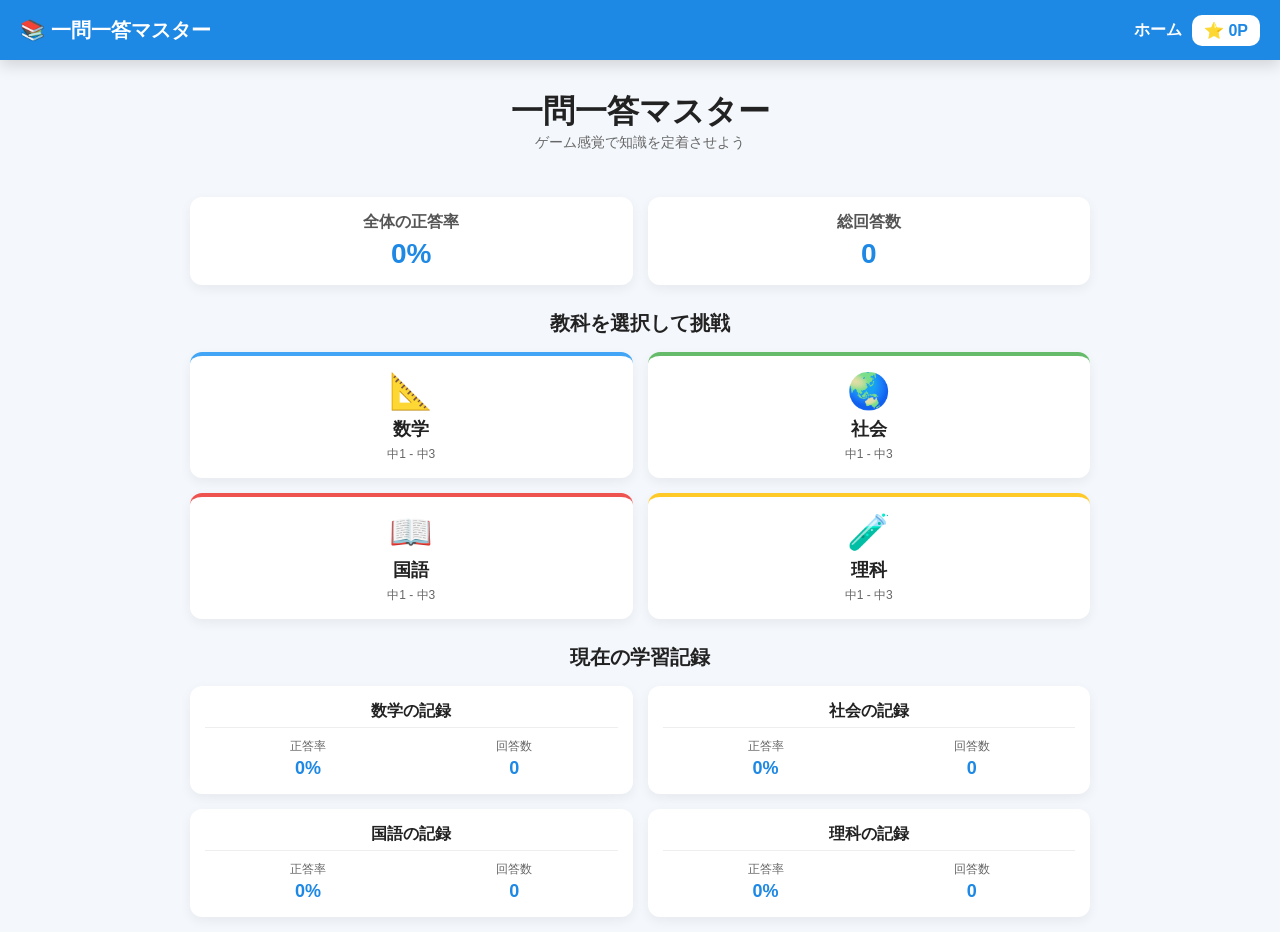
==== commit 968fcc7a: "Update index.html" ====
--- a/index.html
+++ b/index.html
@@ -11,10 +11,11 @@
 
 /* NAV */
 .navbar{
-width:100%;height:60px;background:#1e88e5;color:#fff;
-display:flex;justify-content:space-between;align-items:center;
-padding:0 20px;position:sticky;top:0;
-box-shadow:0 5px 15px rgba(0,0,0,.15);
+  width:100%;height:60px;background:#1e88e5;color:#fff;
+  display:flex;justify-content:space-between;align-items:center;
+  padding:0 20px;position:sticky;top:0;
+  box-shadow:0 5px 15px rgba(0,0,0,.15);
+  z-index: 100;
 }
 .logo{font-weight:bold;font-size:20px}
 nav{display:flex;align-items:center;gap:10px}
@@ -28,43 +29,46 @@
 
 /* GRID */
 .stats,.subjects,.records{
-width:90%;max-width:900px;margin:15px auto;
-display:grid;grid-template-columns:repeat(2,1fr);
-gap:10px;
+  width:90%;max-width:900px;margin:15px auto;
+  display:grid;grid-template-columns:repeat(2,1fr);
+  gap:15px;
 }
 
 /* CARD */
 .card,.subject,.record{
-background:#fff;border-radius:12px;
-padding:12px;
-box-shadow:0 4px 12px rgba(0,0,0,.06);
+  background:#fff;border-radius:12px;
+  padding:15px;
+  box-shadow:0 4px 12px rgba(0,0,0,.06);
 }
 
 /* TEXT */
-.card p{font-size:24px;color:#1e88e5;font-weight:bold}
-.title{text-align:center;margin:15px 0;font-size:20px}
+.card{text-align:center;}
+.card h2{font-size:16px;color:#555;margin-bottom:5px;}
+.card p{font-size:28px;color:#1e88e5;font-weight:bold}
+.title{text-align:center;margin:25px 0 10px 0;font-size:20px;position:relative;}
 
 /* SUBJECT */
-.subject{text-decoration:none;color:#222;text-align:center;transition:.2s}
-.subject:hover{transform:translateY(-3px)}
-.subject h2{font-size:18px}
+.subject{text-decoration:none;color:#222;text-align:center;transition:.2s;display:block;}
+.subject:hover{transform:translateY(-3px);box-shadow:0 6px 16px rgba(0,0,0,.1);}
+.subject h2{font-size:18px;margin:5px 0;}
 .subject p{font-size:12px;color:#666}
-.icon{font-size:30px}
+.icon{font-size:35px}
 
 /* RECORD */
-.record h3{text-align:center;font-size:14px;margin-bottom:8px}
+.record h3{text-align:center;font-size:16px;margin-bottom:10px;padding-bottom:5px;border-bottom:1px solid #eee;}
 .info{display:flex;justify-content:space-around;text-align:center}
-.info b{color:#1e88e5}
+.info span{font-size:12px;color:#666;display:block;margin-bottom:3px;}
+.info b{color:#1e88e5;font-size:18px;}
 
-/* COLORS */
+/* COLORS (教科ごとのテーマカラー) */
 .math{border-top:4px solid #42a5f5}
 .social{border-top:4px solid #66bb6a}
 .japanese{border-top:4px solid #ef5350}
 .science{border-top:4px solid #ffca28}
 
-/* MOBILE */
+/* MOBILE RESPONSIVE */
 @media(max-width:600px){
-.stats,.subjects,.records{grid-template-columns:1fr}
+  .stats,.subjects,.records{grid-template-columns:1fr}
 }
 </style>
 </head>
@@ -72,102 +76,106 @@
 <body>
 
 <header class="navbar">
-<div class="logo">📚 一問一答</div>
-<nav>
-<a href="index.html">ホーム</a>
-<div class="pointBox">⭐ <span id="point">0</span>P</div>
-</nav>
+  <div class="logo">📚 一問一答マスター</div>
+  <nav>
+    <a href="index.html">ホーム</a>
+    <div class="pointBox">⭐ <span id="point">0</span>P</div>
+  </nav>
 </header>
 
 <section class="hero">
-<h1>一問一答マスター</h1>
-<p>ゲーム感覚で勉強</p>
+  <h1>一問一答マスター</h1>
+  <p>ゲーム感覚で知識を定着させよう</p>
 </section>
 
 <section class="stats">
-<div class="card"><h2>正答率</h2><p id="accuracy">0%</p></div>
-<div class="card"><h2>回答数</h2><p id="answers">0</p></div>
+  <div class="card"><h2>全体の正答率</h2><p id="accuracy">0%</p></div>
+  <div class="card"><h2>総回答数</h2><p id="answers">0</p></div>
 </section>
 
-<h2 class="title">教科</h2>
+<h2 class="title">教科を選択して挑戦</h2>
 
 <section class="subjects">
-<a class="subject math" href="math.html"><div class="icon">📐</div><h2>数学</h2><p>中1-中3</p></a>
-<a class="subject social" href="social.html"><div class="icon">🌏</div><h2>社会</h2><p>中1-中3</p></a>
-<a class="subject japanese" href="japanese.html"><div class="icon">📖</div><h2>国語</h2><p>中1-中3</p></a>
-<a class="subject science" href="science.html"><div class="icon">🧪</div><h2>理科</h2><p>中1-中3</p></a>
+  <a class="subject math" href="math.html"><div class="icon">📐</div><h2>数学</h2><p>中1 - 中3</p></a>
+  <a class="subject social" href="social.html"><div class="icon">🌏</div><h2>社会</h2><p>中1 - 中3</p></a>
+  <a class="subject japanese" href="japanese.html"><div class="icon">📖</div><h2>国語</h2><p>中1 - 中3</p></a>
+  <a class="subject science" href="science.html"><div class="icon">🧪</div><h2>理科</h2><p>中1 - 中3</p></a>
 </section>
 
-<h2 class="title">教科別</h2>
+<h2 class="title">現在の学習記録</h2>
 
 <section class="records">
+  <div class="record">
+    <h3>数学の記録</h3>
+    <div class="info">
+      <div><span>正答率</span><b id="mathRate">0%</b></div>
+      <div><span>回答数</span><b id="mathCount">0</b></div>
+    </div>
+  </div>
 
-<div class="record">
-<h3>数学</h3>
-<div class="info">
-<div><span>正答率</span><b id="mathRate">0%</b></div>
-<div><span>回答</span><b id="mathCount">0</b></div>
-</div>
-</div>
+  <div class="record">
+    <h3>社会の記録</h3>
+    <div class="info">
+      <div><span>正答率</span><b id="socialRate">0%</b></div>
+      <div><span>回答数</span><b id="socialCount">0</b></div>
+    </div>
+  </div>
 
-<div class="record">
-<h3>社会</h3>
-<div class="info">
-<div><span>正答率</span><b id="socialRate">0%</b></div>
-<div><span>回答</span><b id="socialCount">0</b></div>
-</div>
-</div>
+  <div class="record">
+    <h3>国語の記録</h3>
+    <div class="info">
+      <div><span>正答率</span><b id="japaneseRate">0%</b></div>
+      <div><span>回答数</span><b id="japaneseCount">0</b></div>
+    </div>
+  </div>
 
-<div class="record">
-<h3>国語</h3>
-<div class="info">
-<div><span>正答率</span><b id="japaneseRate">0%</b></div>
-<div><span>回答</span><b id="japaneseCount">0</b></div>
-</div>
-</div>
-
-<div class="record">
-<h3>理科</h3>
-<div class="info">
-<div><span>正答率</span><b id="scienceRate">0%</b></div>
-<div><span>回答</span><b id="scienceCount">0</b></div>
-</div>
-</div>
-
+  <div class="record">
+    <h3>理科の記録</h3>
+    <div class="info">
+      <div><span>正答率</span><b id="scienceRate">0%</b></div>
+      <div><span>回答数</span><b id="scienceCount">0</b></div>
+    </div>
+  </div>
 </section>
 
 <script>
-const subjects=["math","social","japanese","science"];
+const subjects = ["math", "social", "japanese", "science"];
 
-if(!localStorage.getItem("init")){
-localStorage.setItem("init","1");
-localStorage.setItem("point","0");
-subjects.forEach(s=>{
-localStorage.setItem(s+"Correct","0");
-localStorage.setItem(s+"Answered","0");
-});
+// --- 1. ローカルストレージの初期化化システム ---
+if (!localStorage.getItem("init")) {
+  localStorage.setItem("init", "1");
+  localStorage.setItem("point", "0");
+  subjects.forEach(s => {
+    localStorage.setItem(s + "Correct", "0");
+    localStorage.setItem(s + "Answered", "0");
+  });
 }
 
-let point=+localStorage.getItem("point");
-document.getElementById("point").textContent=point;
+// --- 2. 累計ポイントの描画 ---
+let point = Number(localStorage.getItem("point")) || 0;
+document.getElementById("point").textContent = point;
 
-let totalC=0,totalA=0;
+let totalC = 0;
+let totalA = 0;
 
-subjects.forEach(s=>{
-let c=+localStorage.getItem(s+"Correct");
-let a=+localStorage.getItem(s+"Answered");
+// --- 3. 各教科のデータ集計と個別反映 ---
+subjects.forEach(s => {
+  let c = Number(localStorage.getItem(s + "Correct")) || 0;
+  let a = Number(localStorage.getItem(s + "Answered")) || 0;
 
-totalC+=c;totalA+=a;
+  totalC += c;
+  totalA += a;
 
-let rate=a?Math.round(c/a*100):0;
+  let rate = a ? Math.round((c / a) * 100) : 0;
 
-document.getElementById(s+"Rate").textContent=rate+"%";
-document.getElementById(s+"Count").textContent=a;
+  document.getElementById(s + "Rate").textContent = rate + "%";
+  document.getElementById(s + "Count").textContent = a;
 });
 
-document.getElementById("accuracy").textContent=totalA?Math.round(totalC/totalA*100):0+"%";
-document.getElementById("answers").textContent=totalA;
+
+document.getElementById("accuracy").textContent = (totalA ? Math.round((totalC / totalA) * 100) : 0) + "%";
+document.getElementById("answers").textContent = totalA;
 </script>
 
 </body>
-</html>+</html>
